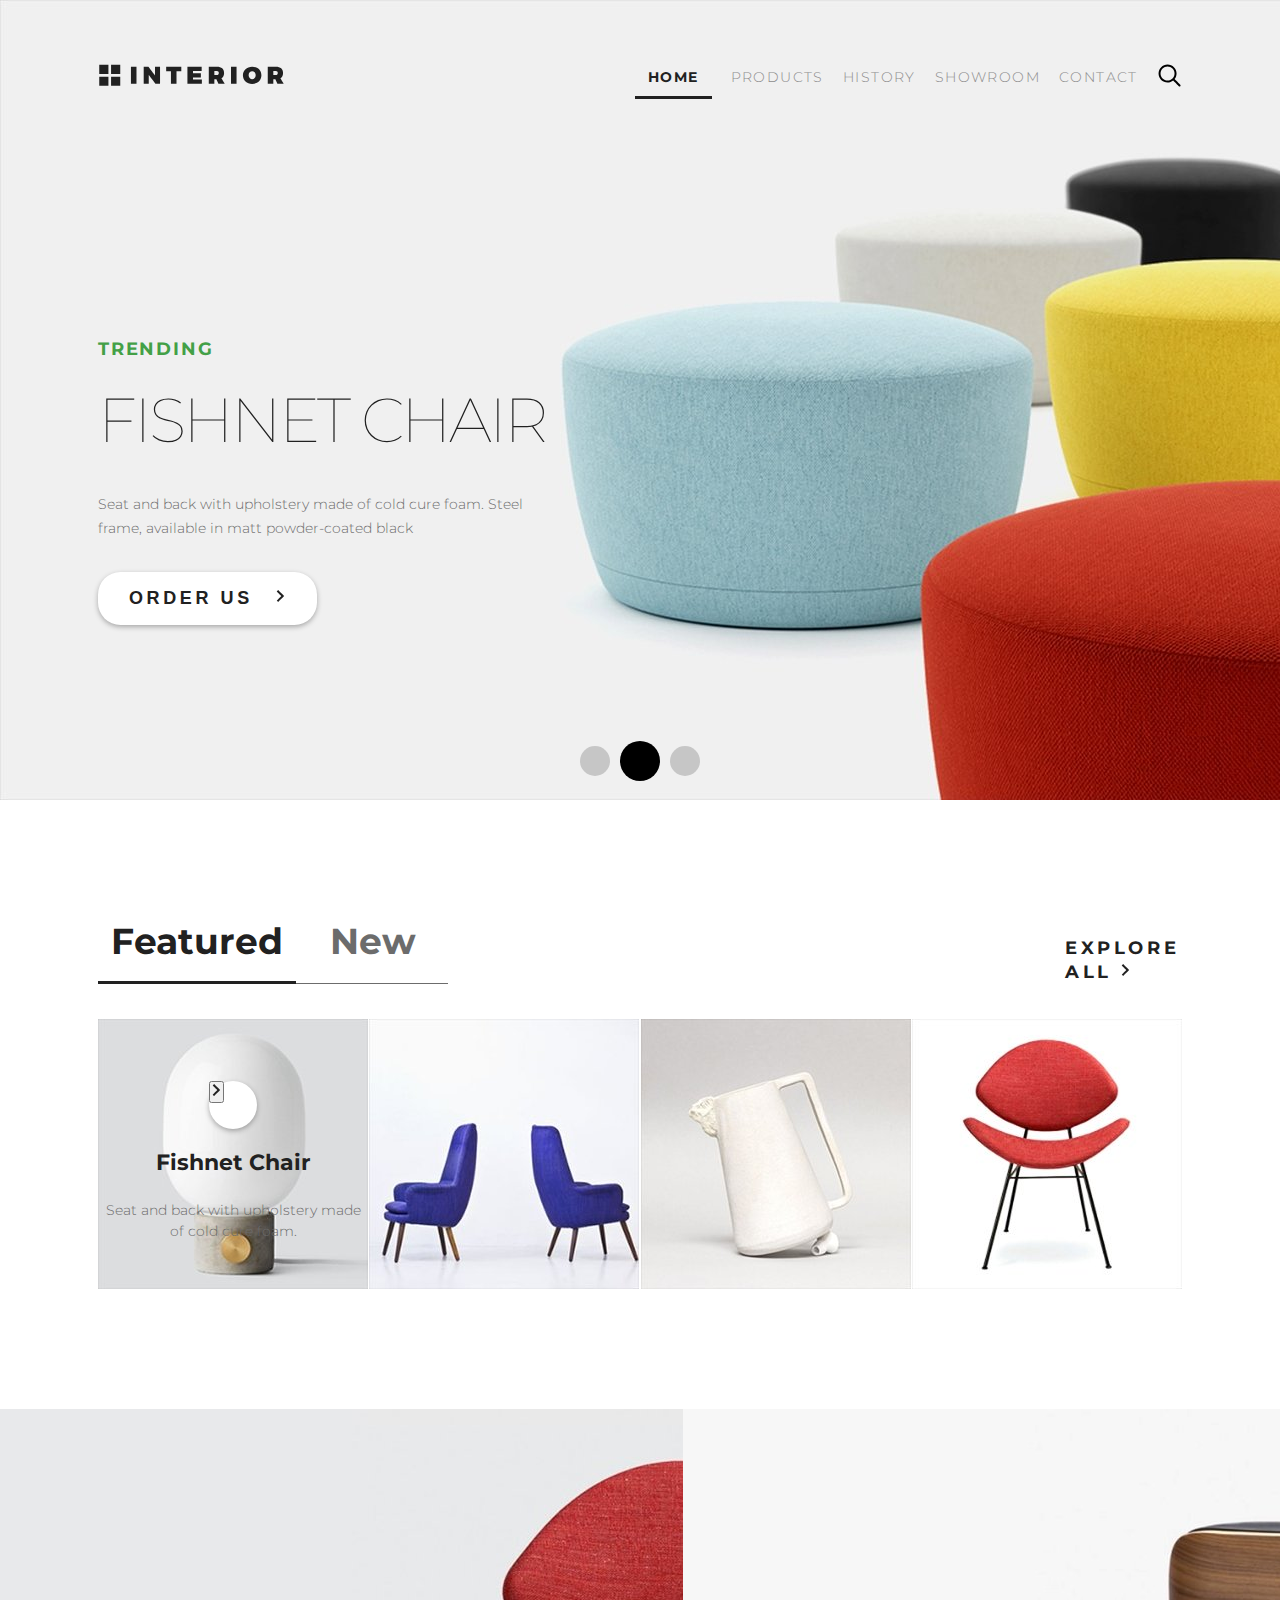
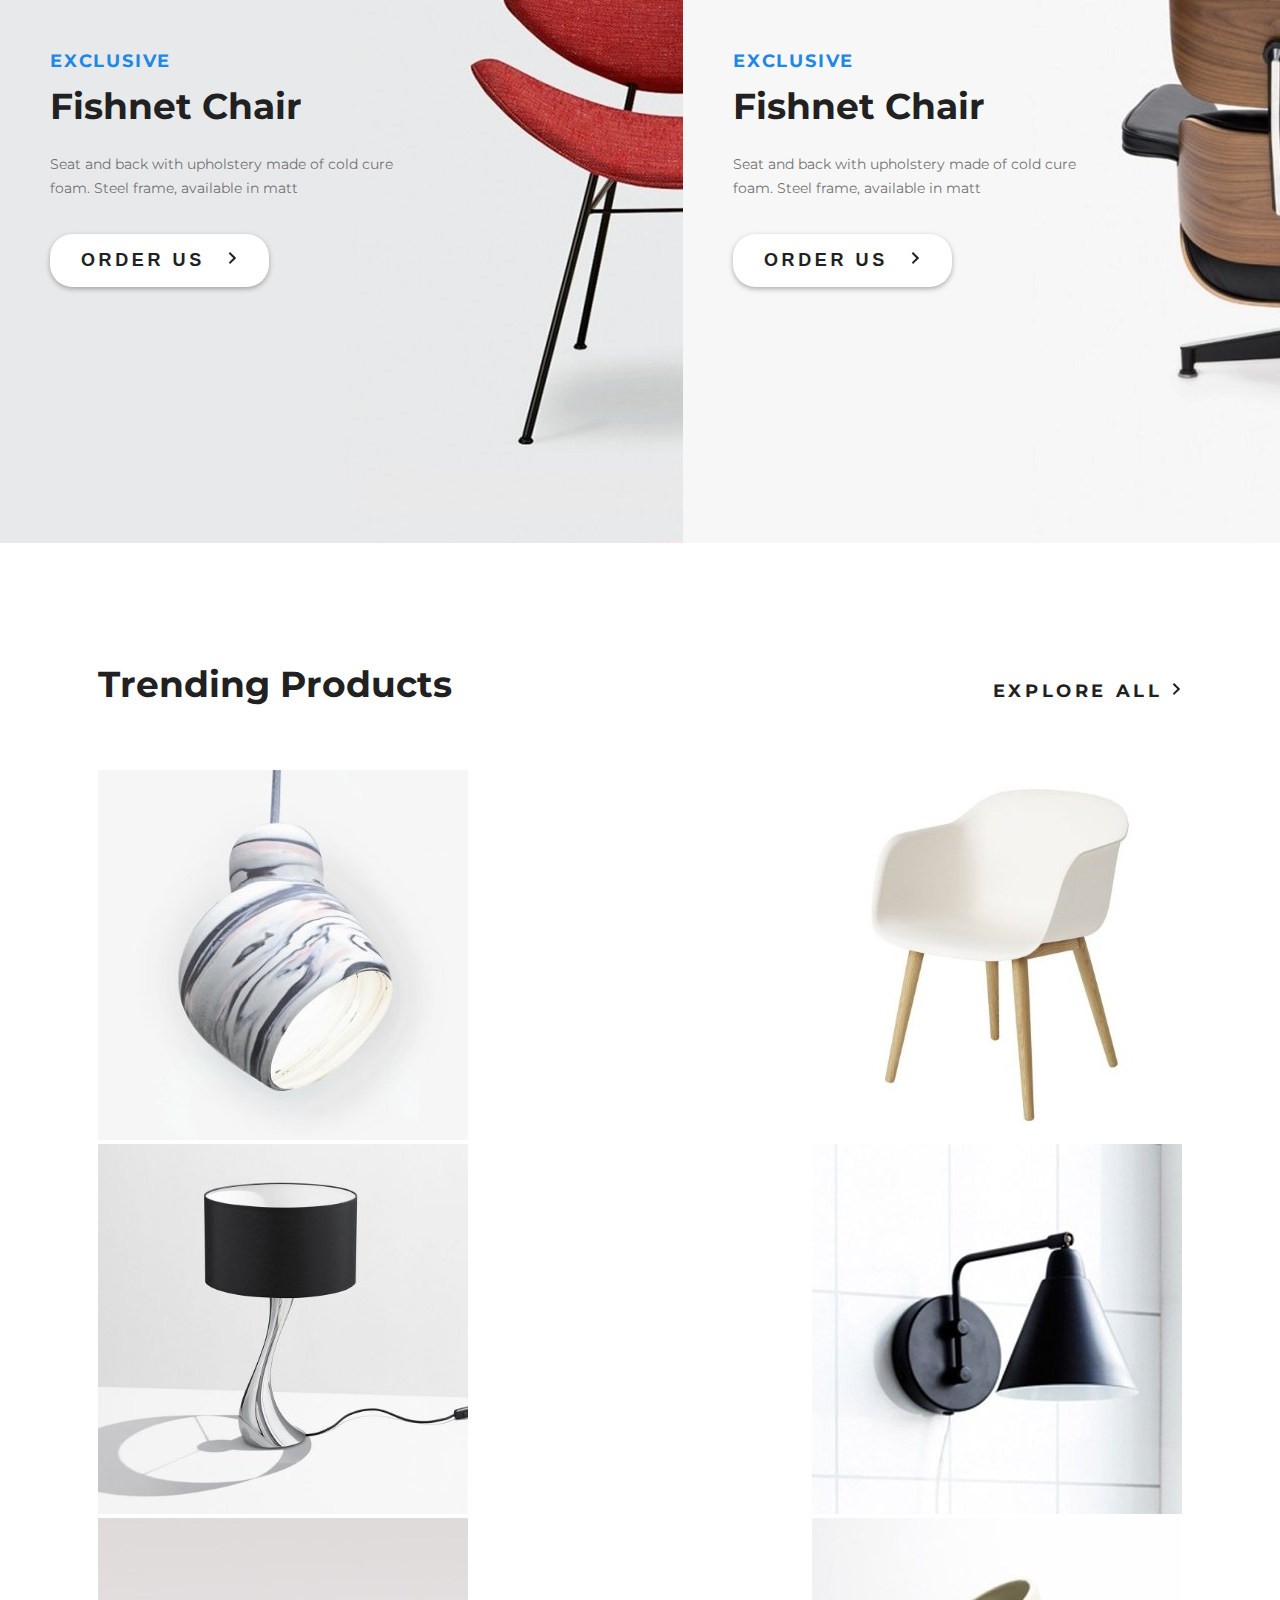
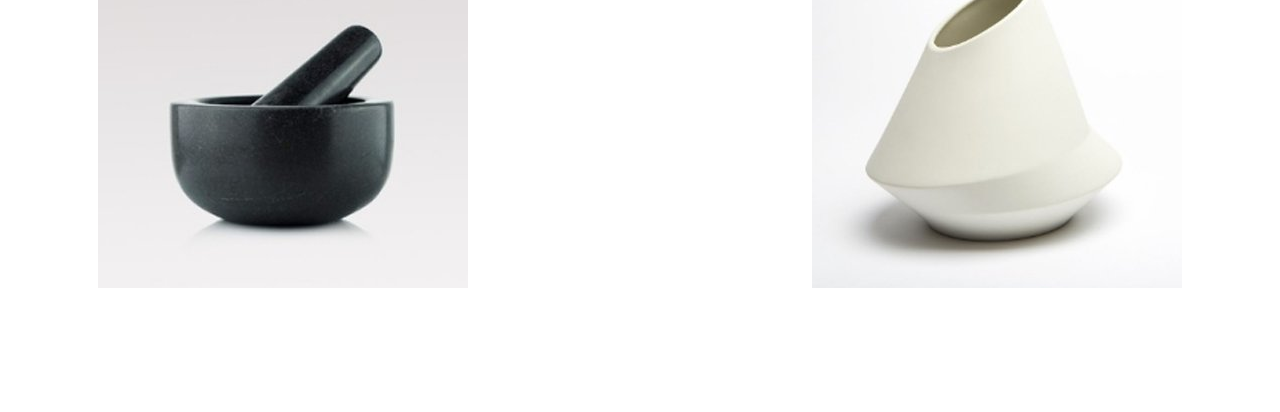
==== website_template/index.html @ ce88e022 "First page of website." ====
<!DOCTYPE html>
<html lang="en">

<head>
    <meta charset="UTF-8">
    <meta name="viewport" content="width=device-width, initial-scale=1.0">
    <link href="https://fonts.googleapis.com/css2?family=Montserrat:wght@100;300;400;700&display=swap" rel="stylesheet">
    <link rel="stylesheet" href="css/style.css">
    <title>Web Site</title>
</head>

<body>
    <div class="container">
        <div class="slider">
            <div class="header">
                <a href="#"><img src="img/logo.svg" alt="LOGO"></a>
                <ul class="slider-menu">
                    <li class="slider-menu-list"><a class="slider-menu-link" href="#">HOME</a></li>
                    <li class="slider-menu-list"><a class="slider-menu-link" href="#">PRODUCTS</a></li>
                    <li class="slider-menu-list"><a class="slider-menu-link" href="#">HISTORY</a></li>
                    <li class="slider-menu-list"><a class="slider-menu-link" href="#">SHOWROOM</a></li>
                    <li class="slider-menu-list"><a class="slider-menu-link" href="#">CONTACT</a></li>
                    <li class="slider-menu-list"><a class="slider-menu-link" href="#"><img src="img/search.svg"
                                alt="SEARCH"></a></li>
                </ul>
            </div>
            <div class="slider-content">
                <span class="slider-trending">TRENDING</span>
                <h1 class="slider-title">Fishnet Chair</h1>
                <p class="slider-text">Seat and back with upholstery made of cold cure foam.
                    Steel frame, available in matt powder-coated black
                </p>
                <button class="slider-button">Order Us<img class="slider-arrow" src="img/arrow.svg" alt="arrow">
                </button>

            </div>
            <div class="pagination">
                <a class="pagination-item" href="#"></a>
                <a class="pagination-item" href="#"></a>
                <a class="pagination-item" href="#"></a>
            </div>
        </div>
        <div class="featured-product">
            <div class="tab-controll">
                <div class="featured">
                    <a class="feature_link" href="#">Featured</a>
                </div>
                <div class="new">
                    <a class="new_link" href="#">New</a>
                </div>
                <div class="explore_all">
                    <a class="explore_all_link" href="#">
                        explore all
                        <img src="img/arrow.svg" alt="arrow">
                    </a>
                </div>
            </div>
            <div class="tab-content">
                <div class="product product_active">
                    <div class="product_active_button">
                        <button><img src="img/arrow_featured.svg" alt="arrow"></button>
                    </div>
                    <div class="product_active_titile">Fishnet Chair</div>
                    <div class="product_active_text">
                        Seat and back with upholstery made of cold cure foam.</div>
                </div>
                <div class="product"><a href="#"><img src="img/product_2.jpg" alt="product_2"></div></a>
                <div class="product"><a href="#"><img src="img/product_3.jpg" alt="product_3"></div></a>
                <div class="product"><a href="#"><img src="img/product_4.jpg" alt="product_4"></div></a>
            </div>
        </div>
        <div class="promo-product">
            <div class="promo-content-1">
                <span class="promo-1-exclusive">exclusive</span>
                <h1 class="promo-1-title">Fishnet Chair</h1>
                <p class="promo-1-text">Seat and back with upholstery made of cold cure foam.
                    Steel frame, available in matt
                </p>
                <button class="promo-1-button">Order Us<img class="promo-1-arrow" src="img/arrow.svg" alt="arrow">
                </button>
            </div>
            <div class="promo-content-2">
                <span class="promo-2-exclusive">exclusive</span>
                <h1 class="promo-2-title">Fishnet Chair</h1>
                <p class="promo-2-text">Seat and back with upholstery made of cold cure foam.
                    Steel frame, available in matt
                </p>
                <button class="promo-2-button">Order Us<img class="promo-2-arrow" src="img/arrow.svg" alt="arrow">
                </button>
            </div>

        </div>
        <div class="trending_products">
            <div class="trending_header">
                <div class="trending-title">Trending Products</div>
                <div class="trending-explore_all">
                    <a class="trending-explore_all_link" href="#">
                        explore all
                        <img src="img/arrow.svg" alt="arrow">
                    </a>
                </div>
            </div>
            <div class="trending_items">
                <div class="item_1"><img src="img/item_1.jpg" alt="item_1"></div>
                <div class="item_2"><img src="img/item_2.jpg" alt="item_2"></div>
                <div class="item_3"><img src="img/item_3.jpg" alt="item_3"></div>
                <div class="item_4"><img src="img/item_4.jpg" alt="item_4"></div>
                <div class="item_5"><img src="img/item_5.jpg" alt="item_5"></div>
                <div class="item_6"><img src="img/item_6.jpg" alt="item_6"></div>
            </div>
        </div>
    </div>

</body>

</html>
---- website_template/css/style.css ----
* {
    padding: 0;
    margin: 0;
}

body {
    font-family: 'Montserrat', sans-serif;
    margin: 0px;
}

.container {
    margin: 0 auto;
    width: 100%;
}

.slider {
    background-image: url(../img/slider.jpg);
    min-height: 800px;
    padding: 63px 98px 19px 98px;
    /*!!!!*/
    box-sizing: border-box;
    /*!!!!!*/
    display: flex;
    flex-direction: column;
    justify-content: space-between;
}

.header {
    display: flex;
    width: 100%;
    justify-content: space-between;
    margin-bottom: 122px;
}

.slider-menu {
    width: 547px;
    display: flex;
    justify-content: space-between;
    padding: 0px;
    margin: 4px 0 0 0;
}

.slider-menu-list {
    list-style-type: none;

}

.slider-menu-link {
    text-decoration: none;
    font-weight: 300;
    color: #8c8c8c;
    font-size: 14px;
    text-transform: uppercase;
    letter-spacing: 0.1em;
}

.slider-menu-list:last-child {
    margin-top: -4px;
}

.slider-menu-list:first-child {
    border-bottom: 3px solid #212121;
    padding: 0 13px 10px 13px;

}

.slider-menu-list:first-child a {
    font-weight: 700;
    color: #212121;

}

.slider-menu-link:hover {
    font-weight: 700;
}

.slider-menu-link:active {
    color: black;
}

.slider-trending {
    font-size: 18px;
    font-weight: 700;
    text-transform: uppercase;
    letter-spacing: 0.1em;
    color: #43a047;
    display: block;
    margin-bottom: 22px;
}

.slider-title {
    font-size: 62px;
    font-weight: 100;
    text-transform: uppercase;
    color: #212121;
    letter-spacing: -3px;
    margin: 0 0 34px 0;
}

.slider-text {
    font-size: 14px;
    line-height: 24px;
    font-weight: 300;
    color: #6c6c6c;
    width: 458px;
    margin-bottom: 32px;
}

.slider-button {
    border: none;
    background-color: #ffffff;
    box-shadow: 0px 2px 5px 0px rgba(33, 33, 33, 0.34);
    border-radius: 22.5px;
    font-size: 18px;
    font-weight: 700;
    text-transform: uppercase;
    letter-spacing: 0.2em;
    color: #212121;
    padding: 16px 31px 16px 31px;
}

.slider-button:hover {
    background-color: black;

}

.slider-button:active {
    background-color: black;
    border: none;
    outline: none;
}

.slider-button:focus {
    border: none;
    outline: none;
}

.slider-arrow {
    margin-left: 22px;
}

.pagination {
    width: 120px;
    display: flex;
    justify-content: space-between;
    align-self: center;
    align-items: center;
}

.pagination-item:nth-child(2) {
    background-color: black;
    width: 40px;
    height: 40px;
}

.pagination-item {
    display: block;
    width: 30px;
    height: 30px;
    background-color: #c6c6c6;
    border-radius: 50%;
}

.pagination-item:hover {
    background-color: blanchedalmond;
}

.pagination-item:active {
    background-color: red;
}

.featured-product {
    min-height: 609px;
    padding: 120px 98px 120px 98px;
    box-sizing: border-box;
    display: flex;
    flex-direction: column;
    justify-content: space-between;
}

.tab-controll {
    display: flex;
    justify-content: space-between;
}

.tab-content {
    height: 270px;
}

.featured {
    border-bottom: 3px solid #212121;
    padding: 0 13px 10px 13px;
}

.explore_all {
    padding-top: 16px;
}

.new {
    margin-right: 617px;
    color: #6c6c6c;
    border-bottom: 1.5px solid;
    padding: 0 32px 10px 34px;
}

.tab-controll a {
    text-decoration: none;
}

.feature_link {
    font-size: 36px;
    line-height: 1.2;
    font-weight: 700;
    color: #212121;
}

.new_link {
    font-size: 36px;
    line-height: 1.2;
    font-weight: 700;
    color: #6c6c6c;
}

.explore_all_link {
    font-size: 18px;
    line-height: 24px;
    font-weight: 700;
    text-transform: uppercase;
    letter-spacing: 0.2em;
    color: #212121;
}

.tab-content {
    display: flex;
    justify-content: space-between;
}

.product_active {
    width: 270px;
    height: 270px;
    background-image: url(../img/product_1_active.jpg);
}

.product_active {
    display: flex;
    flex-direction: column;
    align-items: center;
}

.product_active_button {
    width: 48px;
    height: 48px;
    background-color: #ffffff;
    box-shadow: 0px 2px 5px 0px rgba(33, 33, 33, 0.34);
    border-radius: 50%;
    margin-top: 62px;
    margin-bottom: 19px;
    border: none;
    outline: none;

}

.product_active_titile {
    font-size: 22px;
    line-height: 29px;
    font-weight: 700;
    color: #212121;
    margin-bottom: 23px;
}

.product_active_text {
    font-size: 14px;
    line-height: 21px;
    font-weight: 300;
    color: #6c6c6c;
    text-align: center;
}

.product_active_button img {
    /*&!&!&*/
}

.promo-product {
    min-height: 683px;
    /*!!!!*/
    box-sizing: border-box;
    /*!!!!!*/
    display: flex;
    justify-content: space-between;

}

.promo-content-1 {
    background-image: url(../img/promo_product_1.jpg);
    padding: 228px 259px 256px 50px;
}

.promo-1-exclusive {
    font-size: 18px;
    line-height: 48px;
    font-weight: 700;
    text-transform: uppercase;
    letter-spacing: 0.1em;
    color: #1e88e5;
    margin-bottom: 18px;
}

.promo-1-title {
    font-size: 36px;
    line-height: 1.2;
    font-weight: 700;
    color: #212121;
    margin-bottom: 24px;
}

.promo-1-text {
    font-size: 14.1px;
    line-height: 24px;
    font-weight: 374;
    color: #6c6c6c;
    width: 374px;
    margin-bottom: 34px;
}

.promo-1-button {
    border: none;
    background-color: #ffffff;
    box-shadow: 0px 2px 5px 0px rgba(33, 33, 33, 0.34);
    border-radius: 22.5px;
    font-size: 18px;
    font-weight: 700;
    text-transform: uppercase;
    letter-spacing: 0.2em;
    color: #212121;
    padding: 16px 31px 16px 31px;
}

.promo-1-button:hover {
    background-color: black;

}

.promo-1-button:active {
    background-color: black;
    border: none;
    outline: none;
}

.promo-1-button:focus {
    border: none;
    outline: none;
}

.promo-1-arrow {
    margin-left: 22px;
}

.promo-content-2 {
    background-image: url(../img/promo_product_2.jpg);
    padding: 228px 259px 256px 50px;
}

.promo-2-exclusive {
    font-size: 18px;
    line-height: 48px;
    font-weight: 700;
    text-transform: uppercase;
    letter-spacing: 0.1em;
    color: #1e88e5;
    margin-bottom: 18px;
}

.promo-2-title {
    font-size: 36px;
    line-height: 1.2;
    font-weight: 700;
    color: #212121;
    margin-bottom: 24px;
}

.promo-2-text {
    font-size: 14.1px;
    line-height: 24px;
    font-weight: 374;
    color: #6c6c6c;
    width: 374px;
    margin-bottom: 34px;
}

.promo-2-button {
    border: none;
    background-color: #ffffff;
    box-shadow: 0px 2px 5px 0px rgba(33, 33, 33, 0.34);
    border-radius: 22.5px;
    font-size: 18px;
    font-weight: 700;
    text-transform: uppercase;
    letter-spacing: 0.2em;
    color: #212121;
    padding: 16px 31px 16px 31px;
}

.promo-2-button:hover {
    background-color: black;


}

.promo-2-button:active {
    background-color: black;
    border: none;
    outline: none;
}

.promo-2-button:focus {
    border: none;
    outline: none;
}

.promo-2-arrow {
    margin-left: 22px;
}

.trending_products {
    min-height: 988px;
    /*!!!!*/
    box-sizing: border-box;
    /*!!!!!*/
    display: flex;
    flex-direction: column;
    padding: 120px 98px 120px 98px;
}

.trending_header {
    display: flex;
    justify-content: space-between;
    margin-bottom: 64px;
}

.trending-title {
    font-size: 36px;
    line-height: 1.2;
    font-weight: 700;
    color: #212121;
}

.trending-explore_all {
    padding-top: 16px;
}

.trending-explore_all_link {
    font-size: 18px;
    line-height: 24px;
    font-weight: 700;
    text-transform: uppercase;
    letter-spacing: 0.2em;
    color: #212121;
    text-decoration: none;
}

.trending_items {
    display: flex;
    justify-content: space-between;
    flex-wrap: wrap;
}

.item_1,
.item_2,
.item_3,
.item_4,
.item_5,
.item_6 {
    width: 370px;
}
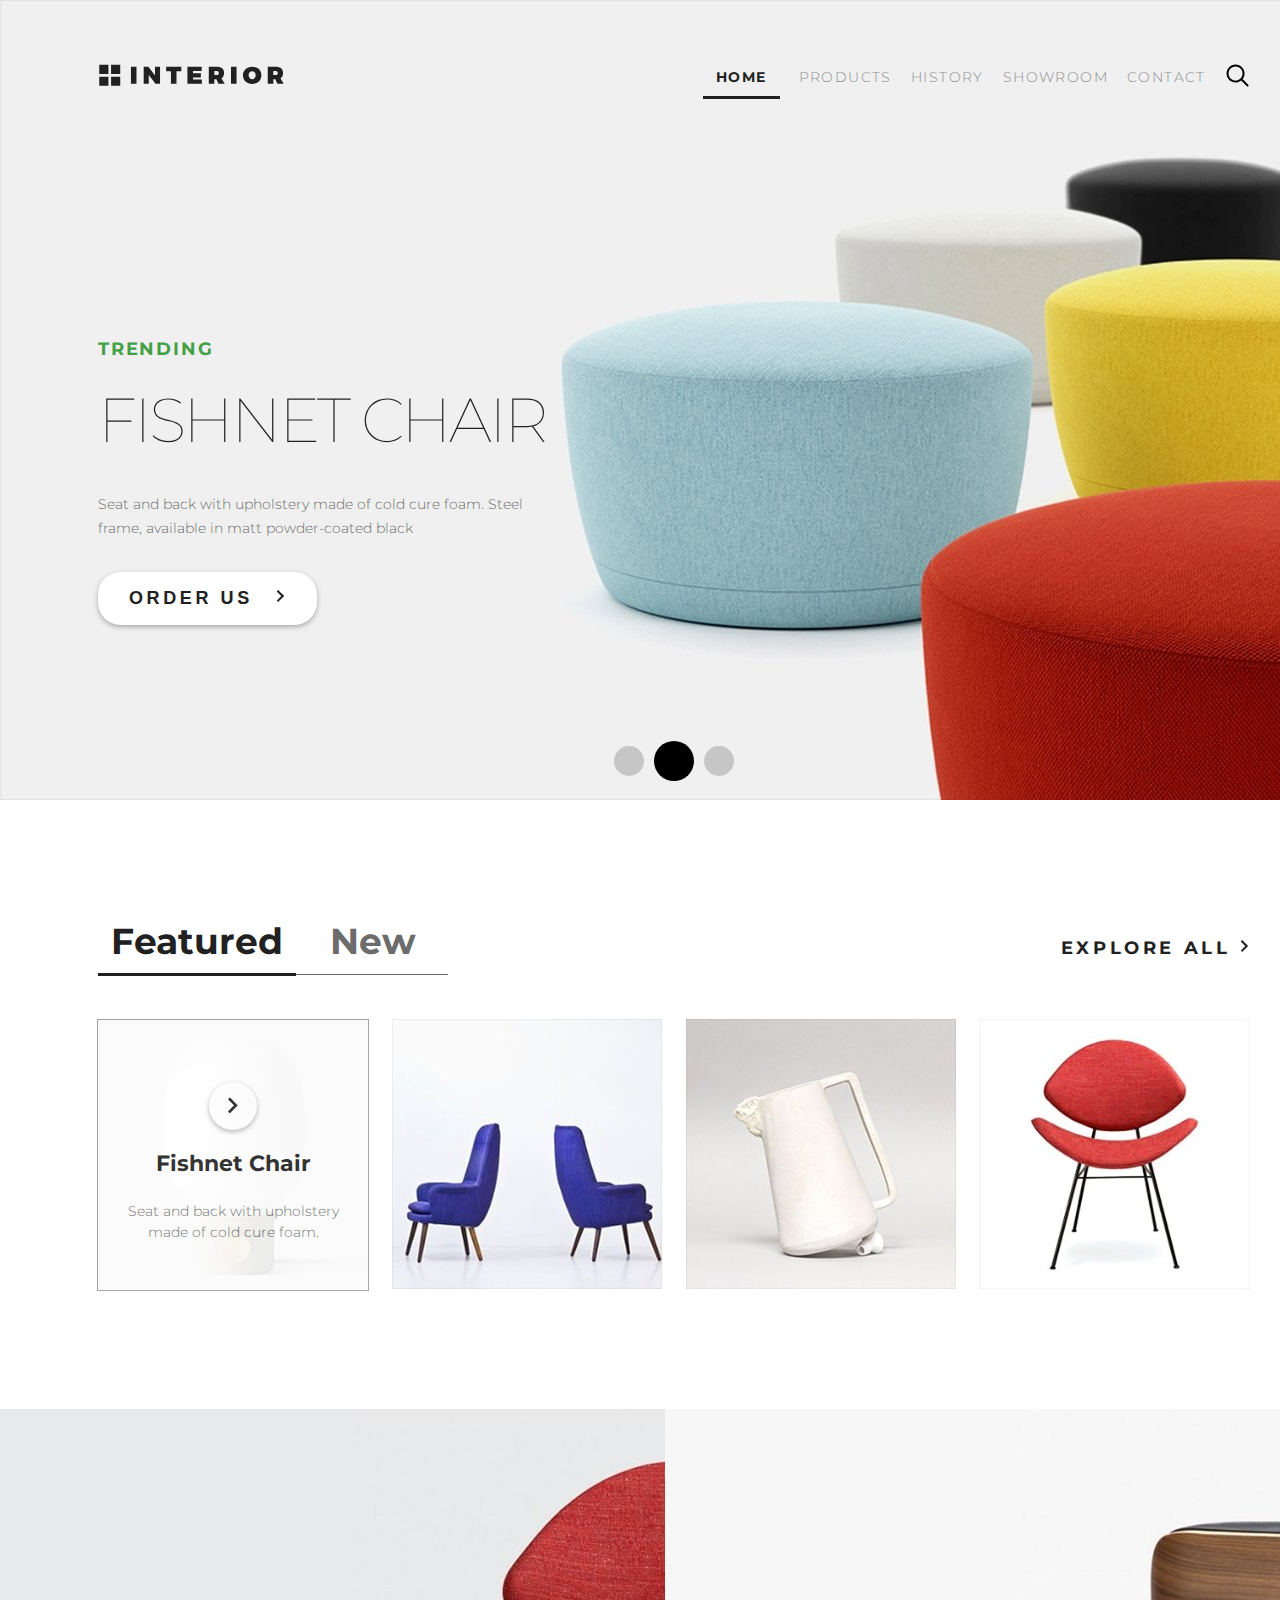
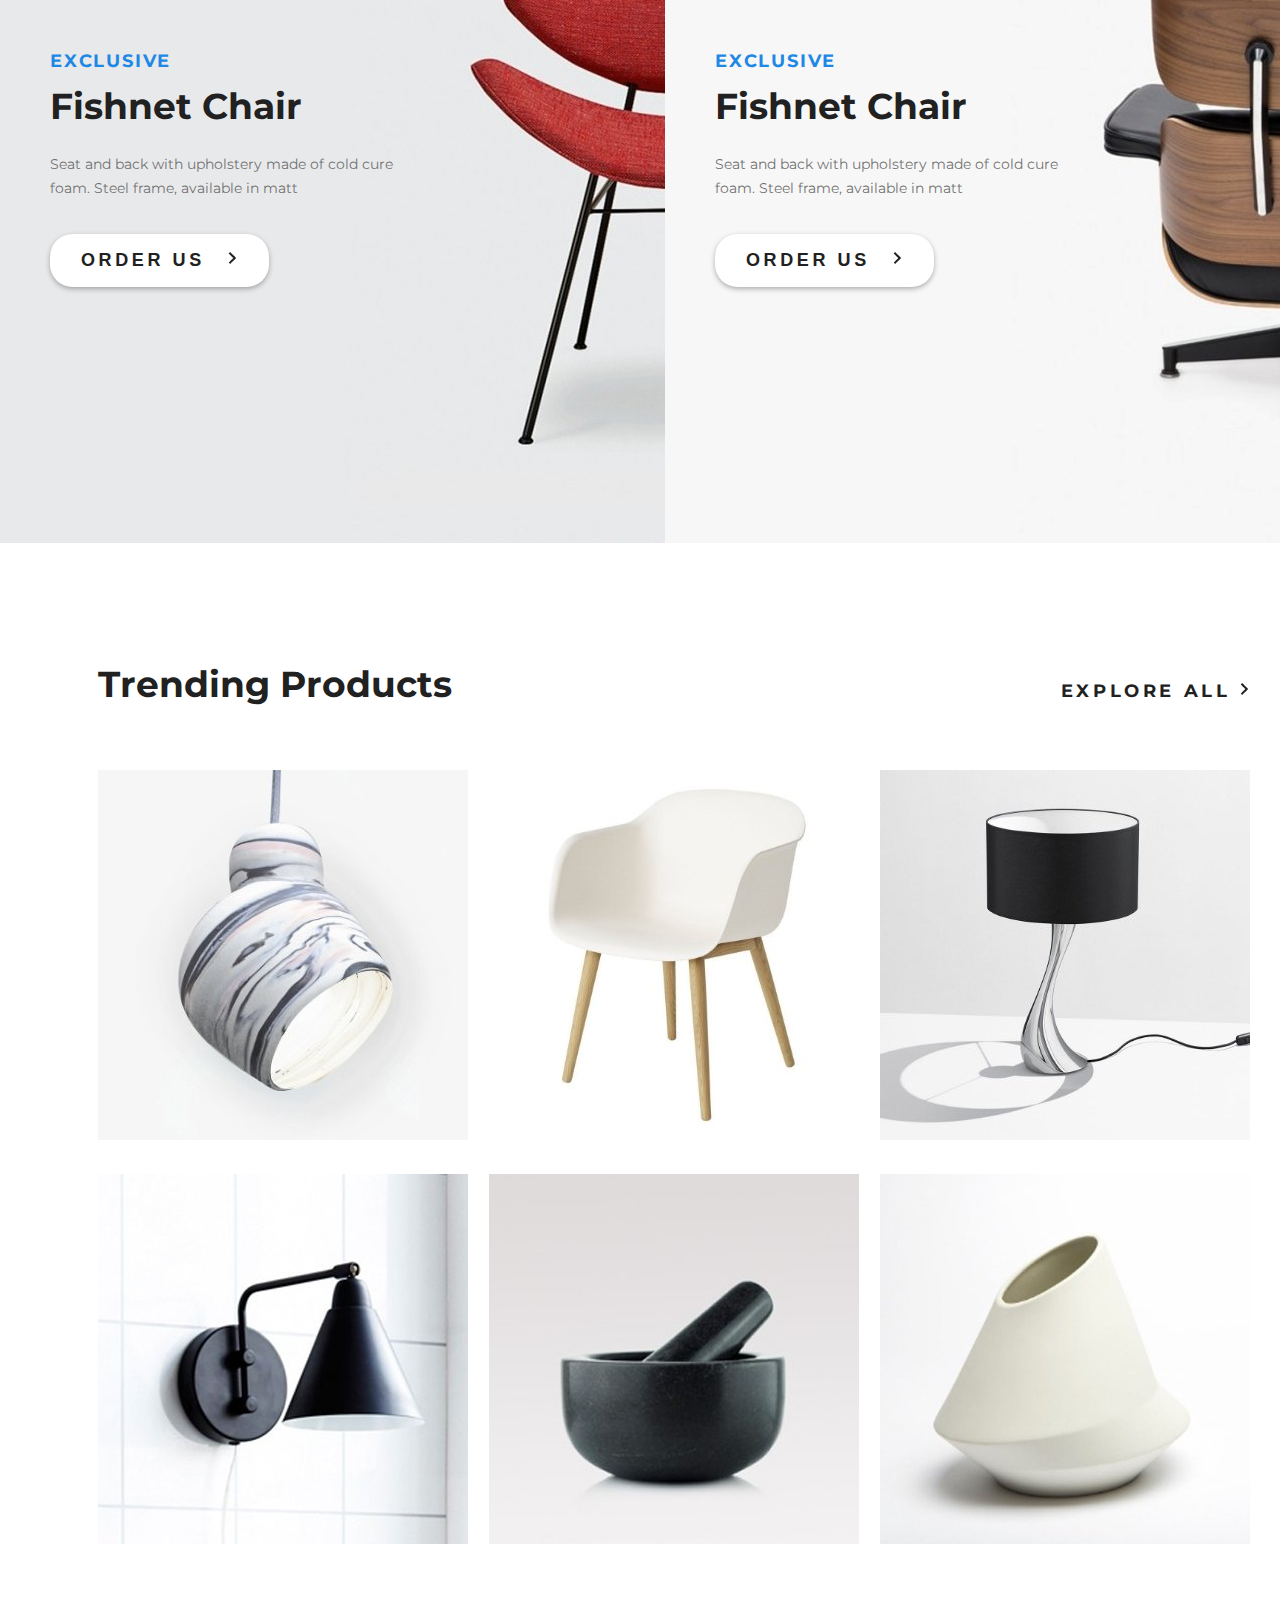
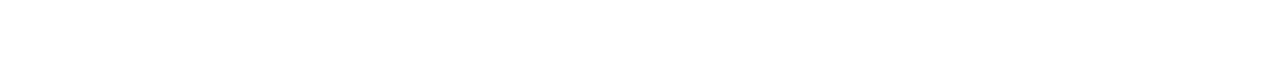
==== commit a0ae043d: "Add new features." ====
--- a/website_template/index.html
+++ b/website_template/index.html
@@ -42,27 +42,25 @@
         </div>
         <div class="featured-product">
             <div class="tab-controll">
-                <div class="featured">
-                    <a class="feature_link" href="#">Featured</a>
+                <div class="featured_new">
+                    <a class="feature_link" href="#">Featured</a><a class="new_link" href="#">New</a>
                 </div>
-                <div class="new">
-                    <a class="new_link" href="#">New</a>
-                </div>
-                <div class="explore_all">
-                    <a class="explore_all_link" href="#">
-                        explore all
-                        <img src="img/arrow.svg" alt="arrow">
-                    </a>
-                </div>
+
+                <a class="explore_all_link" href="#">
+                    explore all
+                    <img src="img/arrow.svg" alt="arrow">
+                </a>
+
             </div>
             <div class="tab-content">
                 <div class="product product_active">
-                    <div class="product_active_button">
-                        <button><img src="img/arrow_featured.svg" alt="arrow"></button>
+                    <div class="background-product">
+                        <button class="product_active_button"><img src="img/arrow_featured.svg" alt="arrow"></button>
+                        <span class="product_active_title">Fishnet Chair</span>
+                        <p class="product_active_text">
+                            Seat and back with upholstery made of cold cure foam.</p>
                     </div>
-                    <div class="product_active_titile">Fishnet Chair</div>
-                    <div class="product_active_text">
-                        Seat and back with upholstery made of cold cure foam.</div>
+
                 </div>
                 <div class="product"><a href="#"><img src="img/product_2.jpg" alt="product_2"></div></a>
                 <div class="product"><a href="#"><img src="img/product_3.jpg" alt="product_3"></div></a>
@@ -72,7 +70,7 @@
         <div class="promo-product">
             <div class="promo-content-1">
                 <span class="promo-1-exclusive">exclusive</span>
-                <h1 class="promo-1-title">Fishnet Chair</h1>
+                <span class="promo-1-title">Fishnet Chair</span>
                 <p class="promo-1-text">Seat and back with upholstery made of cold cure foam.
                     Steel frame, available in matt
                 </p>
@@ -92,13 +90,13 @@
         </div>
         <div class="trending_products">
             <div class="trending_header">
-                <div class="trending-title">Trending Products</div>
-                <div class="trending-explore_all">
-                    <a class="trending-explore_all_link" href="#">
-                        explore all
-                        <img src="img/arrow.svg" alt="arrow">
-                    </a>
-                </div>
+                <span class="trending-title">Trending Products</span>
+
+                <a class="trending-explore_all_link trending-explore_all" href="#">
+                    explore all
+                    <img src="img/arrow.svg" alt="arrow">
+                </a>
+
             </div>
             <div class="trending_items">
                 <div class="item_1"><img src="img/item_1.jpg" alt="item_1"></div>
--- a/website_template/css/style.css
+++ b/website_template/css/style.css
@@ -10,7 +10,7 @@
 
 .container {
     margin: 0 auto;
-    width: 100%;
+    width: 1348px;
 }
 
 .slider {
@@ -187,22 +187,6 @@
     height: 270px;
 }
 
-.featured {
-    border-bottom: 3px solid #212121;
-    padding: 0 13px 10px 13px;
-}
-
-.explore_all {
-    padding-top: 16px;
-}
-
-.new {
-    margin-right: 617px;
-    color: #6c6c6c;
-    border-bottom: 1.5px solid;
-    padding: 0 32px 10px 34px;
-}
-
 .tab-controll a {
     text-decoration: none;
 }
@@ -212,6 +196,8 @@
     line-height: 1.2;
     font-weight: 700;
     color: #212121;
+    border-bottom: 3px solid #212121;
+    padding: 0 13px 10px 13px;
 }
 
 .new_link {
@@ -219,6 +205,8 @@
     line-height: 1.2;
     font-weight: 700;
     color: #6c6c6c;
+    border-bottom: 1.5px solid #6c6c6c;
+    padding: 0 32px 11px 34px;
 }
 
 .explore_all_link {
@@ -228,6 +216,7 @@
     text-transform: uppercase;
     letter-spacing: 0.2em;
     color: #212121;
+    margin-top: 16px;
 }
 
 .tab-content {
@@ -239,6 +228,19 @@
     width: 270px;
     height: 270px;
     background-image: url(../img/product_1_active.jpg);
+    position: relative;
+}
+
+.background-product {
+    width: 270px;
+    height: 270px;
+    opacity: 0.9;
+    background-color: #ffffff;
+    border: 1px solid #9c9c9c;
+    position: absolute;
+    display: flex;
+    flex-direction: column;
+    align-items: center;
 }
 
 .product_active {
@@ -257,10 +259,13 @@
     margin-bottom: 19px;
     border: none;
     outline: none;
-
-}
-
-.product_active_titile {
+    display: flex;
+    justify-content: center;
+    align-items: center;
+}
+
+.product_active_title {
+    display: block;
     font-size: 22px;
     line-height: 29px;
     font-weight: 700;
@@ -274,10 +279,12 @@
     font-weight: 300;
     color: #6c6c6c;
     text-align: center;
+    width: 211px;
 }
 
 .product_active_button img {
-    /*&!&!&*/
+    width: 20px;
+    height: 20px;
 }
 
 .promo-product {
@@ -292,7 +299,8 @@
 
 .promo-content-1 {
     background-image: url(../img/promo_product_1.jpg);
-    padding: 228px 259px 256px 50px;
+    padding: 228px 0 0 50px;
+    width: 683px;
 }
 
 .promo-1-exclusive {
@@ -311,6 +319,7 @@
     font-weight: 700;
     color: #212121;
     margin-bottom: 24px;
+    display: block;
 }
 
 .promo-1-text {
@@ -318,7 +327,7 @@
     line-height: 24px;
     font-weight: 374;
     color: #6c6c6c;
-    width: 374px;
+    width: 385px;
     margin-bottom: 34px;
 }
 
@@ -436,6 +445,10 @@
     justify-content: space-between;
     margin-bottom: 64px;
 }
+
+.item_1, .item_2, .item_3{
+    margin-bottom: 30px;
+} 
 
 .trending-title {
     font-size: 36px;
